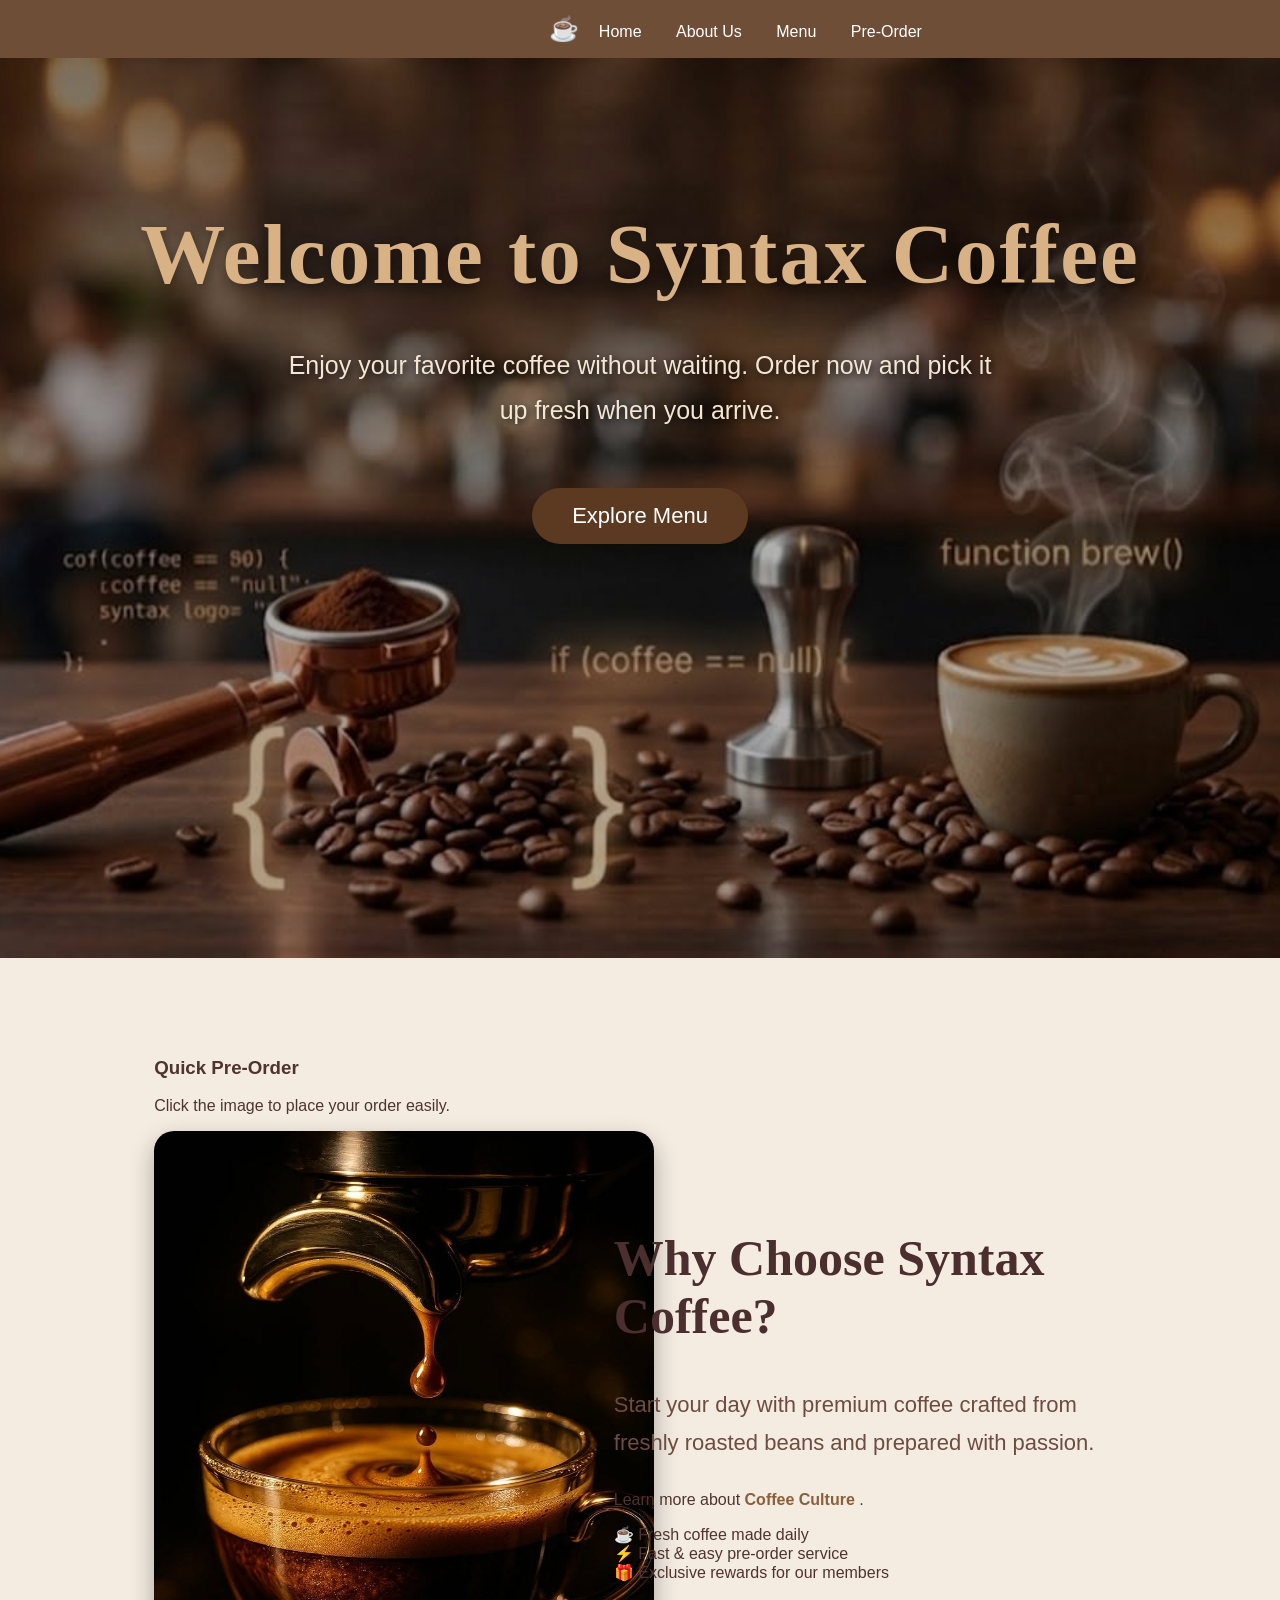
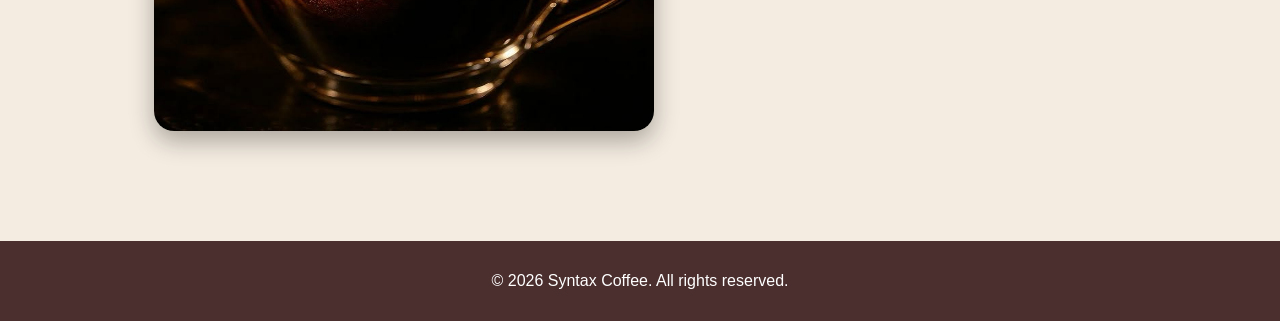
==== index.html @ 483debd9 "Add files via upload" ====
<!DOCTYPE >
<html>
<head>
    <title>Home - Syntax Coffee</title>
    <link rel="stylesheet" href="style.css">
</head>
<body>
    <!-- Navigation -->
    <nav>
        <div class="logo">SYNTAX COFFEE ☕</div>
        <a href="index.html">Home</a>
        <a href="about.html">About Us</a>
        <a href="menu.html">Menu</a>
        <a href="register.html">Pre-Order</a>
    </nav>
    <!-- Main Section -->
    <header class="hero">
    <div class="overlay">
        <h1>Welcome to Syntax Coffee</h1>
        <p>
            Enjoy your favorite coffee without waiting.
            Order now and pick it up fresh when you arrive.
        </p>
        <a href="menu.html" class="btn">
            Explore Menu
        </a>
    </div>
</header>
<!-- Why Choose Us Section -->
<section class="why-us">

<div class="why-text">
    <h2>Why Choose Syntax Coffee?</h2>

    <p class="why-desc">
    Start your day with premium coffee crafted from freshly roasted beans
    and prepared with passion.
    </p>
<p class="coffee-link">
    Learn more about
    <a href="https://www.ncausa.org/about-coffee" target="_blank">
        Coffee Culture
    </a>.
</p>
    <div>☕ Fresh coffee made daily</div>
    <div>⚡ Fast & easy pre-order service</div>
    <div>🎁 Exclusive rewards for our members</div>
</div>

<div class="why-image">
    <h3 class="pre-title">Quick Pre-Order</h3>
    <p class="pre-text">Click the image to place your order easily.</p>

    <a href="register.html">
    <img src="home2.jpg" alt="Pre Order">
    
    </a>
</div>

</section>
    <!-- Footer -->
    <footer>
        <p>&copy; 2026 Syntax Coffee. All rights reserved.</p>
    </footer>
</body>

</html>
---- style.css ----
body {
    font-family: 'Segoe UI', Tahoma, Geneva, Verdana, sans-serif;
    background-color: #f4ece1;
    color: #4e342e;
    margin: 0;
    padding: 0;
}

/* HERO SECTION */
.hero{
    background-image: url("home.jpg");
    background-size: cover;
    background-position: center;
    height: 100vh;
    display: flex;
    justify-content: center;
    align-items: center;
    text-align: center;
    position: relative;
    overflow: hidden;
}
/* DARK OVERLAY */
.overlay{
    background-color: rgba(0,0,0,0.3);
    width: 100%;
    height: 100%;
    display: flex;
    flex-direction: column;
    justify-content: flex-start;
    align-items: center;
    padding-top: 180px;
}
.overlay h1{
    color: #d8b184;
    font-size: 85px;
    font-family: Georgia, 'Times New Roman', serif;
    letter-spacing: 2px;
    margin-bottom: 15px;
    text-shadow: 2px 2px 10px rgba(0,0,0,0.3);
}
/* TEXT */
.overlay p{
    color: #f5e6d3;
    font-size: 25px;
    width: 55%;
    line-height: 1.8;
    text-shadow: 2px 2px 8px black;
}

/* BUTTON */
.btn{
    margin-top: 30px;
    text-decoration: none;
    background-color: #5c3a21;
    color: white;
    padding: 15px 40px;
    border-radius: 40px;
    font-size: 22px;
    transition: 0.3s;
}

.btn:hover{
    background-color: #7b5235;
}

/* Animated Logo */
.logo {
    font-size: 24px;
    font-weight: bold;
    animation: bounce 2s infinite;
    display: inline-block;
    color: #6f4e37;
}

@keyframes bounce {
    0%, 100% {
        transform: translateY(0);
    }

    50% {
        transform: translateY(-10px);
    }
}

/* Navigation Bar */
nav {
    background-color: #6f4e37;
    padding: 15px;
    text-align: center;
}

nav a {
    color: white;
    text-decoration: none;
    margin: 0 15px;
    transition: 0.3s ease;
}

/* Hover Effect */
nav a:hover {
    color: #ffab91;
    font-weight: bold;
}
.why-us{
    display: flex;
    flex-direction: row-reverse;
    align-items: center;
    justify-content: center;
    gap: 50px;
    padding: 80px 10%;
    background-color: #f4ece1;}
.why-text{
    width: 50%;}
.why-image{
    width: 40%;}
.why-text h2{
    font-size: 50px;
    color: #4b2e2e;
    font-family: Georgia, serif;}
.why-text li{
    font-size: 50px;
    margin-bottom: 15px;
    color: #6d4c41;}
.why-image img{
    width: 500px;
    height: 600px;
    border-radius: 20px;
    box-shadow: 0 10px 25px rgba(0,0,0,0.3);
    transition: 0.3s;}
.why-image img:hover{
    transform: scale(1.05);}
.why-desc{
    font-size: 22px;
    line-height: 1.7;
    color: #6d4c41;
    margin-bottom: 30px;
    width: 100%;}

.order-title{
    text-align: center;
    margin-top: 50px;
    color: #4b2e2e;
    font-size: 32px;
}

.order-form{
    width: 700px;
    margin: 20px auto;
    padding: 30px;
    background-color: white;
    border-radius: 12px;
    box-shadow: 0 5px 18px rgba(0,0,0,0.2);
}

.order-form fieldset{
    border: 1px solid #8b5e3c;
    margin-bottom: 30px;
    padding: 20px;
}

.order-form legend{
    color: #4b2e2e;
    font-weight: bold;
}

.order-form label{
    color: #4b2e2e;
    font-weight: bold;
    margin-top: 10px;
    display: block;
}

.order-form input[type="text"],
.order-form input[type="email"]{
    width: 100%;
    padding: 10px;
    margin-top: 6px;
    margin-bottom: 12px;
    border: 1px solid #aaa;
}

.order-form input[type="radio"]{
    margin-right: 6px;
}

.order-container{
    display: flex;
    justify-content: center;
    align-items: center;
    gap: 40px;
    margin-top: 40px;
    flex-wrap: wrap;
}
.order-image{
    width: 700px;
    height: 600px;
    border-radius: 20px;
    box-shadow: 0 8px 20px rgba(0,0,0,0.2);
}
.submit-btn{
    display: block;
    margin: auto;
    background-color: #6f4e37;
    color: white;
    padding: 12px 35px;
    border: none;
    border-radius: 6px;
    cursor: pointer;
}

.submit-btn:hover{
    background-color: #4b2e2e;
}

.about-box{
    width: 75%;
    margin: 50px auto;
    background-color: #fffaf4;
    padding: 50px;
    border-radius: 25px;
    box-shadow: 0 5px 20px rgba(0,0,0,0.1);
    text-align: center;
}
.about-box h2{
    font-size: 55px;
    color: #4b2e2e;
    margin-bottom: 25px;
    font-family: Georgia, serif;
}
.about-box p{
    font-size: 24px;
    color: #5c4033;
    line-height: 1.9;
    margin-bottom: 25px;
}
.about-img{
    width: 500px;
    height: 300px;
    object-fit: cover;
    border-radius: 20px;
    margin-bottom: 25px;
    box-shadow: 0 8px 20px rgba(0,0,0,0.2);
    transition: 0.3s;
}
/* TITLE */
.team-title{
    text-align: center;
    color: #4b2e2e;
    font-size: 45px;
    margin-top: 40px;
    margin-bottom: 30px;
}

/* TABLE */
.team-table{
    width: 80%;
    margin: auto;
    border-collapse: collapse;
    background-color: white;
    margin-bottom: 60px;
    box-shadow: 0 5px 20px rgba(0,0,0,0.1);
}

.team-table th{
    background-color: #a06b43;
    color: white;
    padding: 18px;
    font-size: 20px;
}

.team-table td{
    padding: 18px;
    text-align: center;
    border: 1px solid #ddd;
    font-size: 18px;
    color: #5c4033;
}

.team-table tr:hover{
    background-color: #f8f1e7;
}
.coffee-link a{

    color: #8b5e3c;

    text-decoration: none;

    font-weight: bold;

    transition: 0.3s;
}

.coffee-link a:visited{

    color: #a2752b;
}

.coffee-link a:hover{

    color: #4b2e2e;

    text-decoration: underline;
}

.coffee-link a:active{

    color: #c7240b;
}
footer {
    text-align: center;
    padding: 15px;
    background-color: #4b2e2e;
    color: white;
    margin-top: 30px;
}
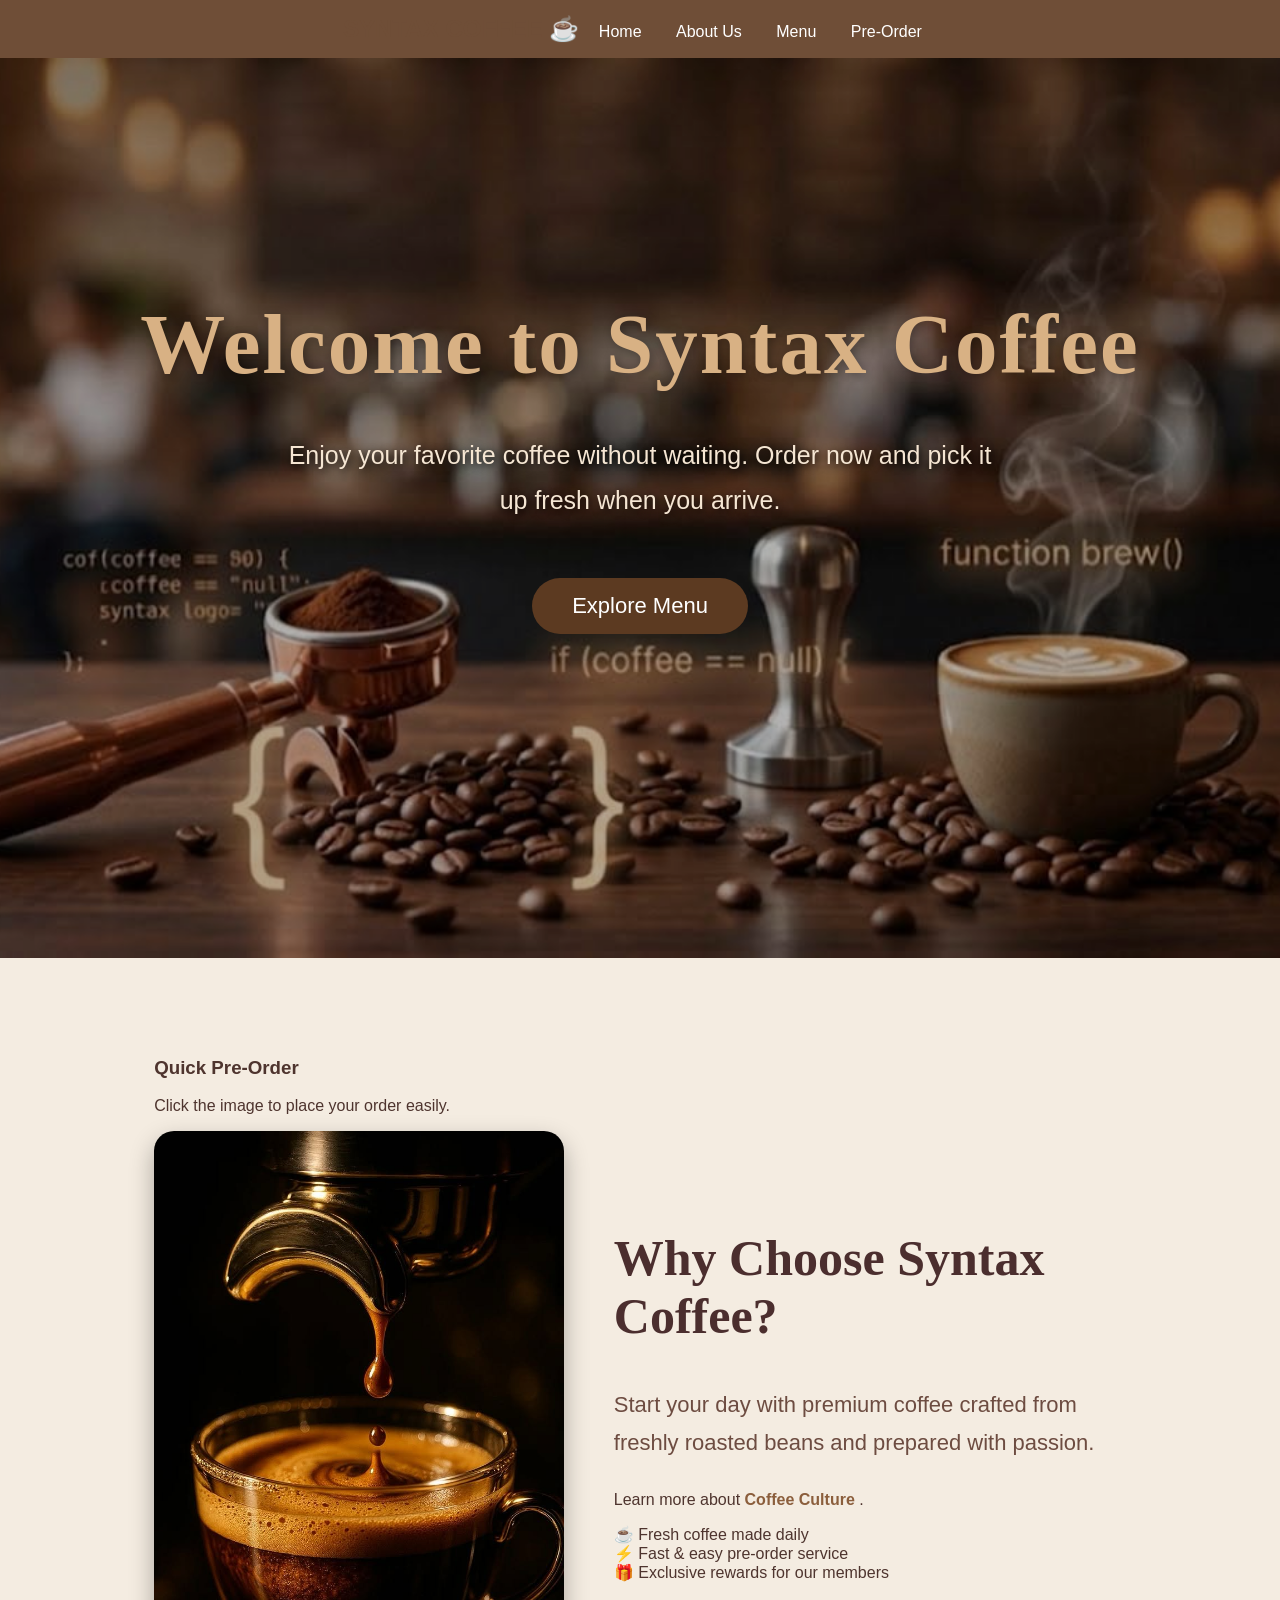
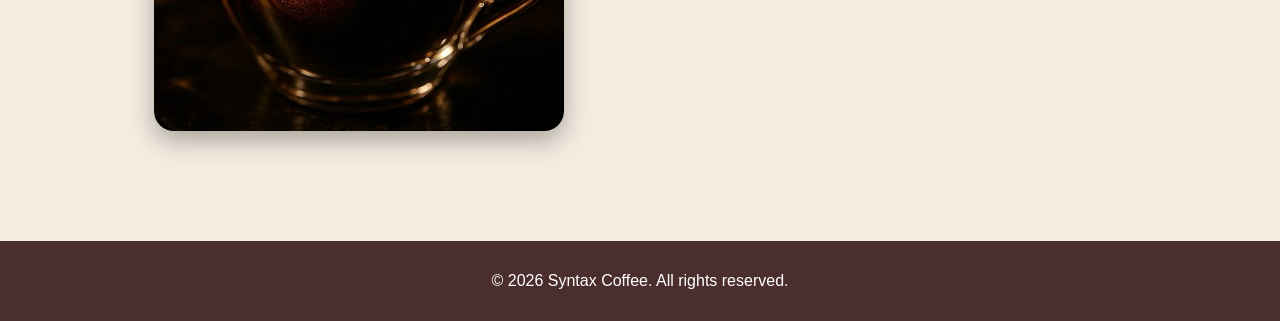
==== commit b45aee1b: "Update index.html" ====
--- a/index.html
+++ b/index.html
@@ -1,6 +1,7 @@
 <!DOCTYPE >
 <html>
 <head>
+    <meta name="viewport" content="width=device-width, initial-scale=1.0">
     <title>Home - Syntax Coffee</title>
     <link rel="stylesheet" href="style.css">
 </head>
@@ -64,4 +65,4 @@
     </footer>
 </body>
 
-</html>+</html>
--- a/style.css
+++ b/style.css
@@ -4,6 +4,37 @@
     color: #4e342e;
     margin: 0;
     padding: 0;
+}
+*{
+box-sizing: border-box;
+}
+
+img{
+max-width:100%;
+height:auto;
+}
+
+.container{
+width:100%;
+max-width:1200px;
+margin:auto;
+}
+
+@media (max-width:768px){
+
+.navbar,
+.hero,
+.cards{
+    flex-direction:column;
+}
+
+.card{
+    width:100%;
+}
+
+h1{
+    font-size:28px;
+}
 }
 
 /* HERO SECTION */
@@ -312,4 +343,4 @@
     background-color: #4b2e2e;
     color: white;
     margin-top: 30px;
-}+}
